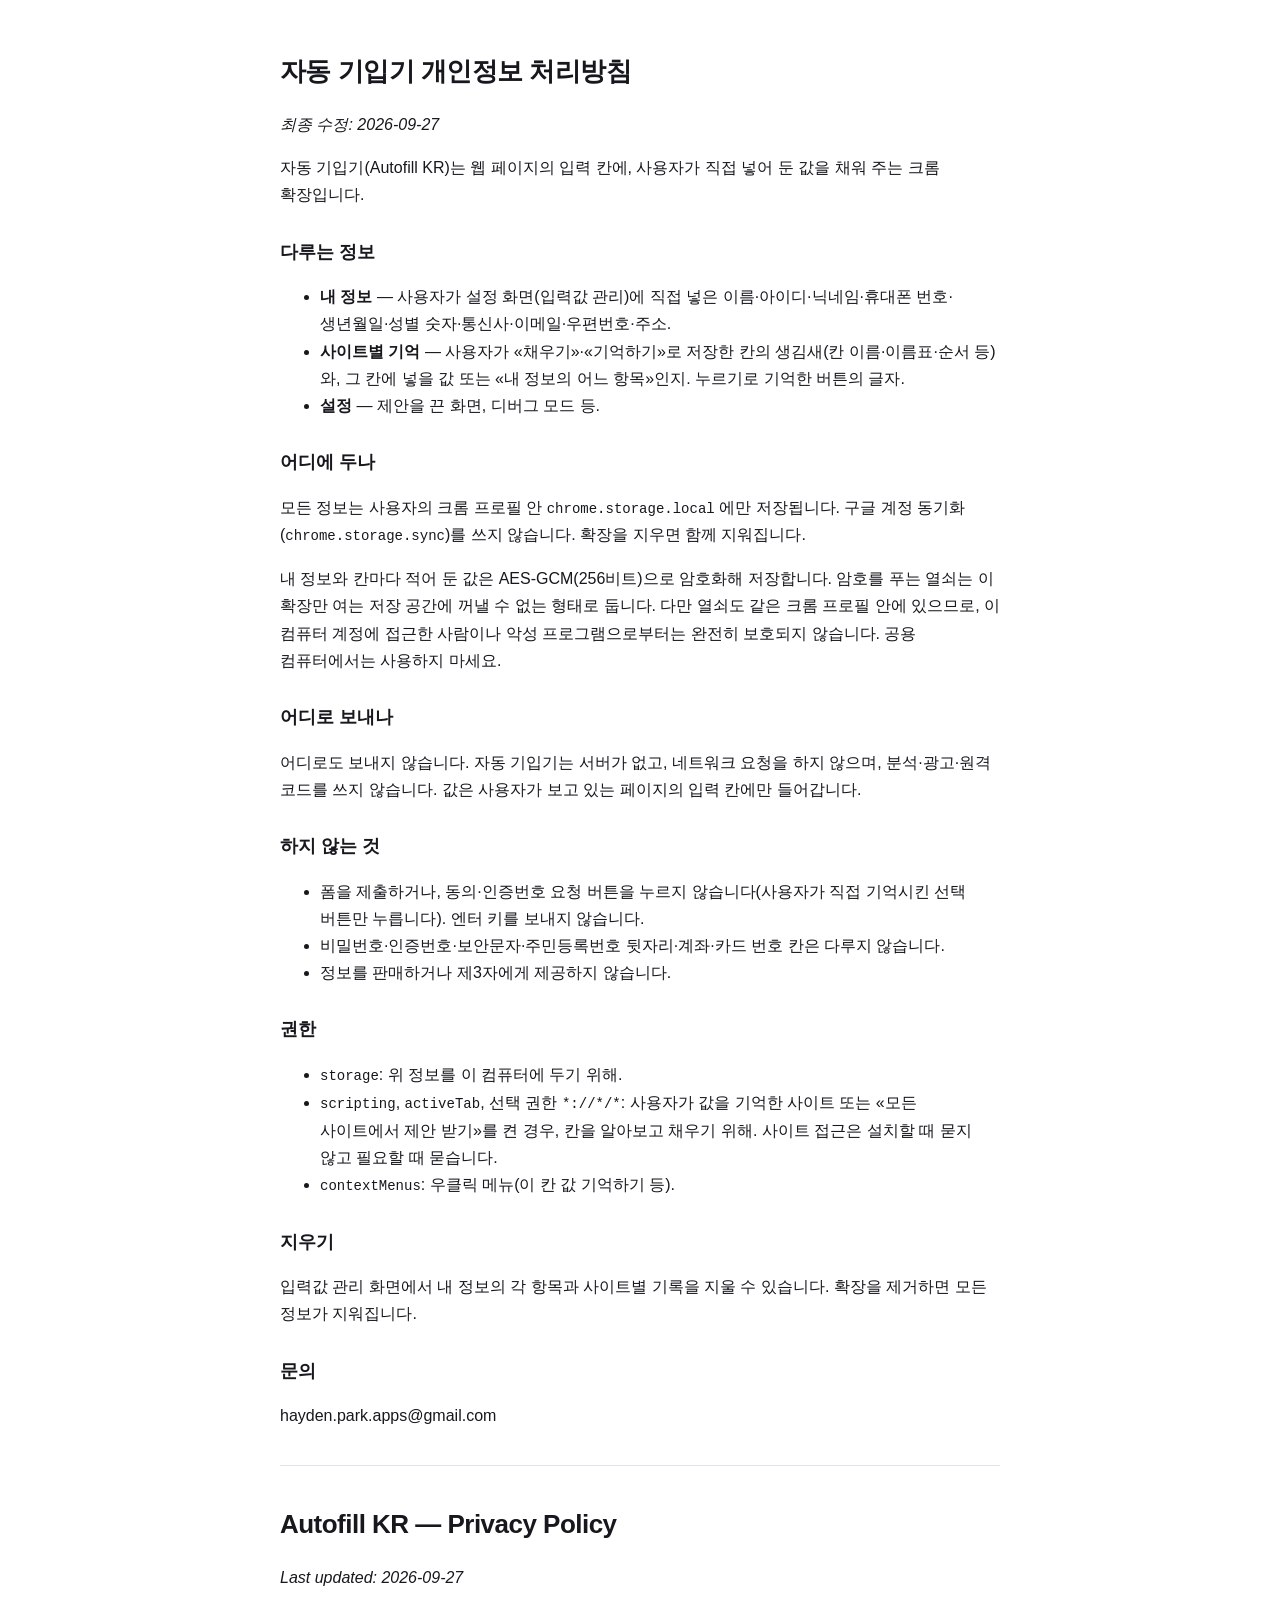
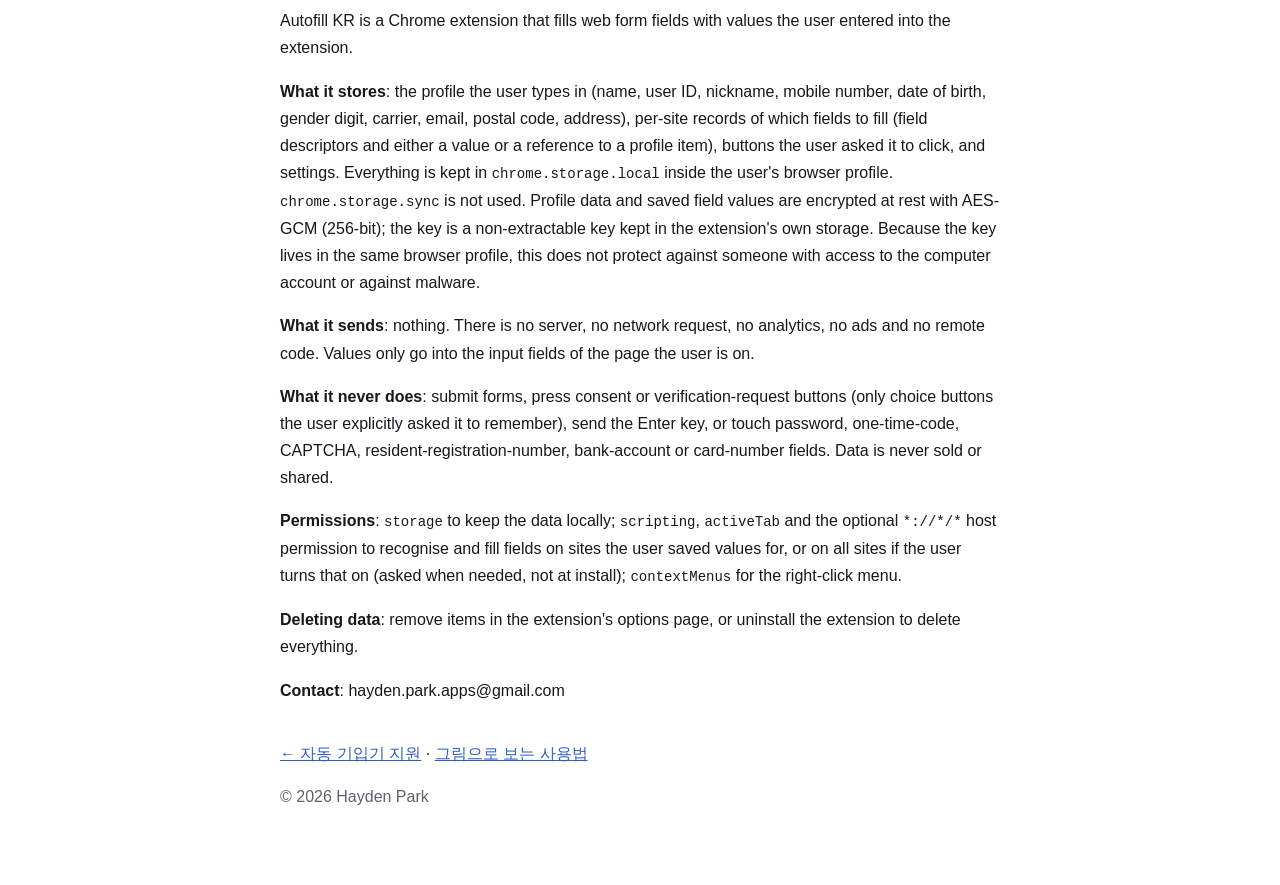
==== privacy.html @ c06e1639 "자동 기입기 지원 페이지 — 소개·자주 묻는 것·그림으로 보는 사용법·개인정보 처리방침·문의 확장 소스는 이 저장소에 없습니다.  Co-Authored-By: Claude Opus" ====
<!doctype html>
<html lang="ko">
<head>
<meta charset="utf-8">
<meta name="viewport" content="width=device-width, initial-scale=1">
<title>자동 기입기 개인정보 처리방침</title>
<link rel="icon" href="icon128.png">
<style>
  :root { color-scheme: light dark; --fg:#16181d; --muted:#5c626e; --bg:#ffffff; --line:#e0e3e9; --link:#2f5fbf; }
  @media (prefers-color-scheme: dark) { :root { --fg:#eceef2; --muted:#a0a6b2; --bg:#121418; --line:#2c313a; --link:#7aa2f7; } }
  body { margin:0; background:var(--bg); color:var(--fg); font:16px/1.7 -apple-system, BlinkMacSystemFont, "Apple SD Gothic Neo", "Malgun Gothic", sans-serif; }
  main { max-width:720px; margin:0 auto; padding:32px 16px 64px; }
  h1 { font-size:26px; letter-spacing:-0.02em; } h2 { font-size:18px; margin-top:28px; }
  p, li { word-break: keep-all; } a { color:var(--link); } hr { border:0; border-top:1px solid var(--line); margin:36px 0; }
  code { font-size:14px; }
</style>
</head>
<body>
<main>
<h1>자동 기입기 개인정보 처리방침</h1>
<p><i>최종 수정: 2026-09-27</i></p>
<p>자동 기입기(Autofill KR)는 웹 페이지의 입력 칸에, 사용자가 직접 넣어 둔 값을 채워 주는 크롬 확장입니다.</p>
<h2>다루는 정보</h2>
<ul><li><b>내 정보</b> — 사용자가 설정 화면(입력값 관리)에 직접 넣은 이름·아이디·닉네임·휴대폰 번호·생년월일·성별 숫자·통신사·이메일·우편번호·주소.</li><li><b>사이트별 기억</b> — 사용자가 «채우기»·«기억하기»로 저장한 칸의 생김새(칸 이름·이름표·순서 등)와, 그 칸에 넣을 값 또는 «내 정보의 어느 항목»인지. 누르기로 기억한 버튼의 글자.</li><li><b>설정</b> — 제안을 끈 화면, 디버그 모드 등.</li></ul>
<h2>어디에 두나</h2>
<p>모든 정보는 사용자의 크롬 프로필 안 <code>chrome.storage.local</code> 에만 저장됩니다. 구글 계정 동기화(<code>chrome.storage.sync</code>)를 쓰지 않습니다. 확장을 지우면 함께 지워집니다.</p>
<p>내 정보와 칸마다 적어 둔 값은 AES-GCM(256비트)으로 암호화해 저장합니다. 암호를 푸는 열쇠는 이 확장만 여는 저장 공간에 꺼낼 수 없는 형태로 둡니다. 다만 열쇠도 같은 크롬 프로필 안에 있으므로, 이 컴퓨터 계정에 접근한 사람이나 악성 프로그램으로부터는 완전히 보호되지 않습니다. 공용 컴퓨터에서는 사용하지 마세요.</p>
<h2>어디로 보내나</h2>
<p>어디로도 보내지 않습니다. 자동 기입기는 서버가 없고, 네트워크 요청을 하지 않으며, 분석·광고·원격 코드를 쓰지 않습니다. 값은 사용자가 보고 있는 페이지의 입력 칸에만 들어갑니다.</p>
<h2>하지 않는 것</h2>
<ul><li>폼을 제출하거나, 동의·인증번호 요청 버튼을 누르지 않습니다(사용자가 직접 기억시킨 선택 버튼만 누릅니다). 엔터 키를 보내지 않습니다.</li><li>비밀번호·인증번호·보안문자·주민등록번호 뒷자리·계좌·카드 번호 칸은 다루지 않습니다.</li><li>정보를 판매하거나 제3자에게 제공하지 않습니다.</li></ul>
<h2>권한</h2>
<ul><li><code>storage</code>: 위 정보를 이 컴퓨터에 두기 위해.</li><li><code>scripting</code>, <code>activeTab</code>, 선택 권한 <code>*://*/*</code>: 사용자가 값을 기억한 사이트 또는 «모든 사이트에서 제안 받기»를 켠 경우, 칸을 알아보고 채우기 위해. 사이트 접근은 설치할 때 묻지 않고 필요할 때 묻습니다.</li><li><code>contextMenus</code>: 우클릭 메뉴(이 칸 값 기억하기 등).</li></ul>
<h2>지우기</h2>
<p>입력값 관리 화면에서 내 정보의 각 항목과 사이트별 기록을 지울 수 있습니다. 확장을 제거하면 모든 정보가 지워집니다.</p>
<h2>문의</h2>
<p>hayden.park.apps@gmail.com</p>
<hr>
<h1>Autofill KR — Privacy Policy</h1>
<p><i>Last updated: 2026-09-27</i></p>
<p>Autofill KR is a Chrome extension that fills web form fields with values the user entered into the extension.</p>
<p><b>What it stores</b>: the profile the user types in (name, user ID, nickname, mobile number, date of birth, gender digit, carrier, email, postal code, address), per-site records of which fields to fill (field descriptors and either a value or a reference to a profile item), buttons the user asked it to click, and settings. Everything is kept in <code>chrome.storage.local</code> inside the user&#x27;s browser profile. <code>chrome.storage.sync</code> is not used. Profile data and saved field values are encrypted at rest with AES-GCM (256-bit); the key is a non-extractable key kept in the extension&#x27;s own storage. Because the key lives in the same browser profile, this does not protect against someone with access to the computer account or against malware.</p>
<p><b>What it sends</b>: nothing. There is no server, no network request, no analytics, no ads and no remote code. Values only go into the input fields of the page the user is on.</p>
<p><b>What it never does</b>: submit forms, press consent or verification-request buttons (only choice buttons the user explicitly asked it to remember), send the Enter key, or touch password, one-time-code, CAPTCHA, resident-registration-number, bank-account or card-number fields. Data is never sold or shared.</p>
<p><b>Permissions</b>: <code>storage</code> to keep the data locally; <code>scripting</code>, <code>activeTab</code> and the optional <code>*://*/*</code> host permission to recognise and fill fields on sites the user saved values for, or on all sites if the user turns that on (asked when needed, not at install); <code>contextMenus</code> for the right-click menu.</p>
<p><b>Deleting data</b>: remove items in the extension&#x27;s options page, or uninstall the extension to delete everything.</p>
<p><b>Contact</b>: hayden.park.apps@gmail.com</p>
<p style="margin-top:36px"><a href="index.html">← 자동 기입기 지원</a> · <a href="guide.html">그림으로 보는 사용법</a></p>
<p style="color:var(--muted)">© 2026 Hayden Park</p>
</main>
</body>
</html>
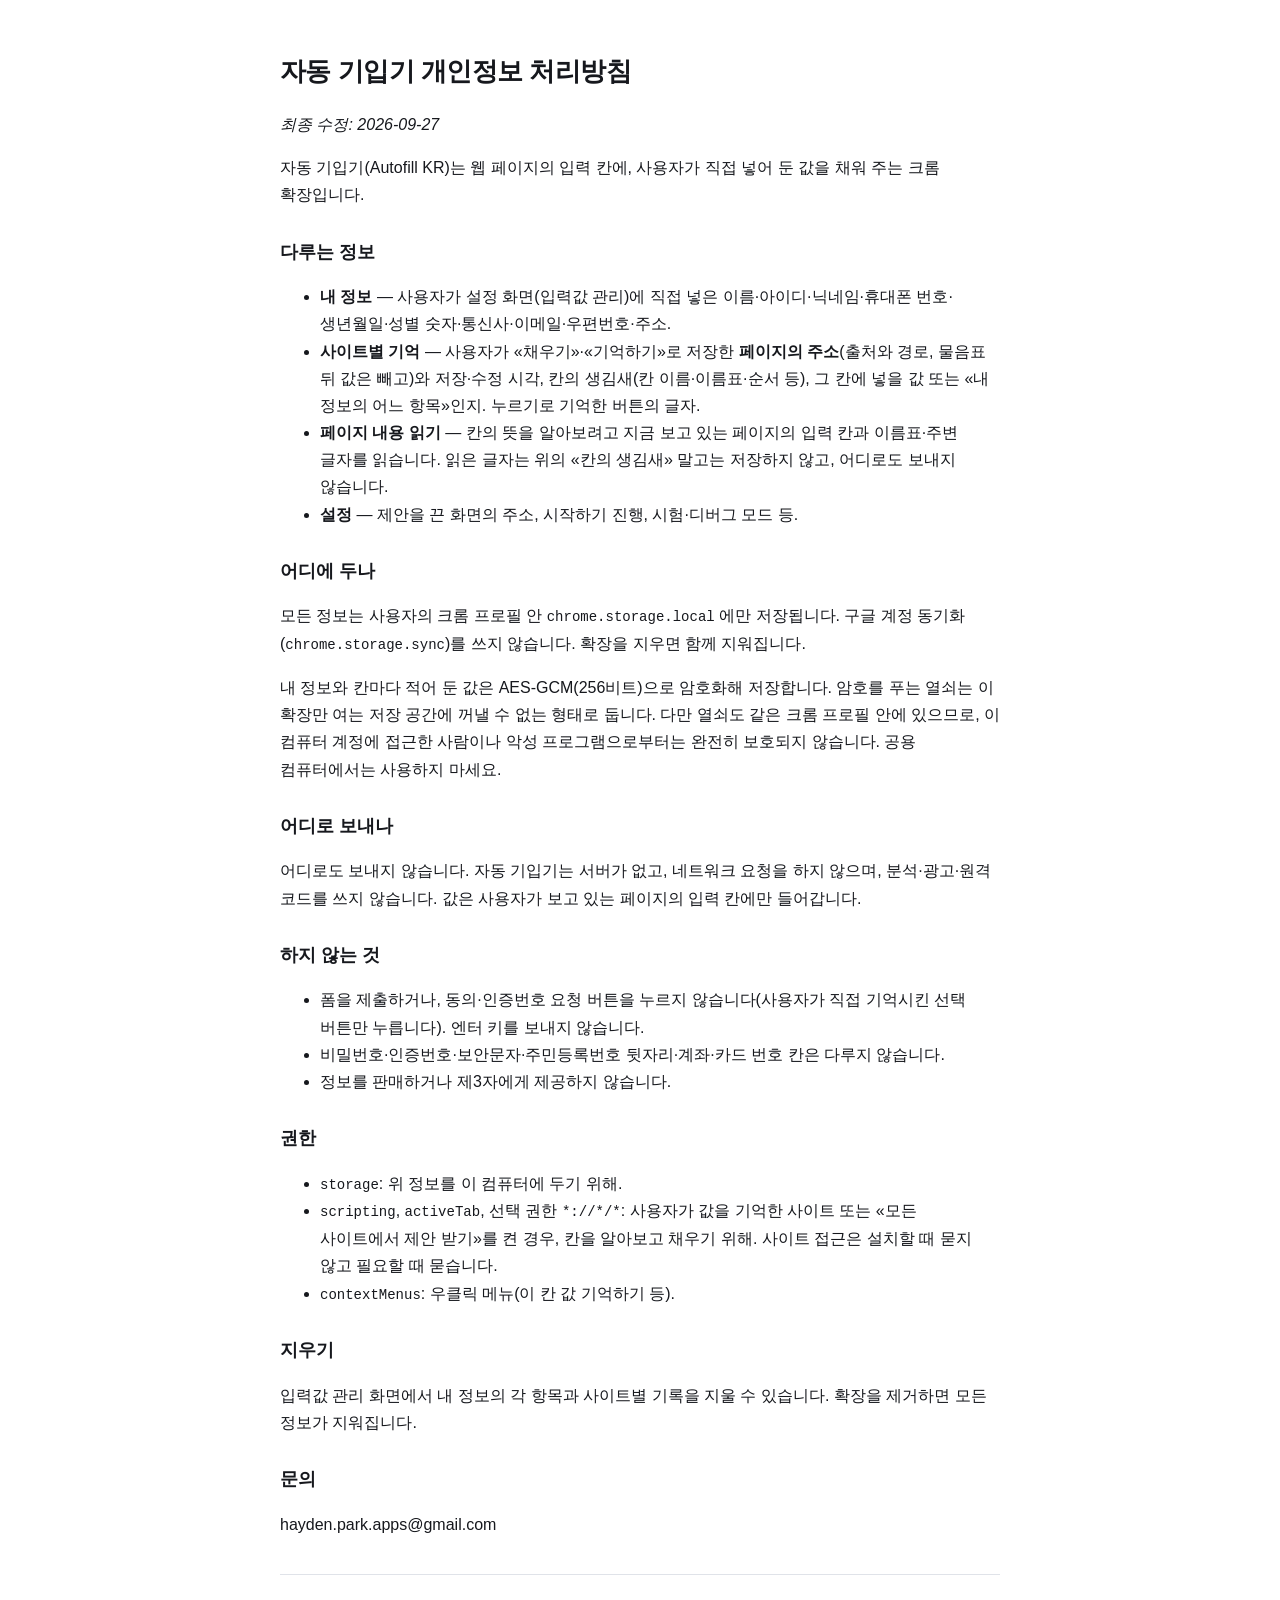
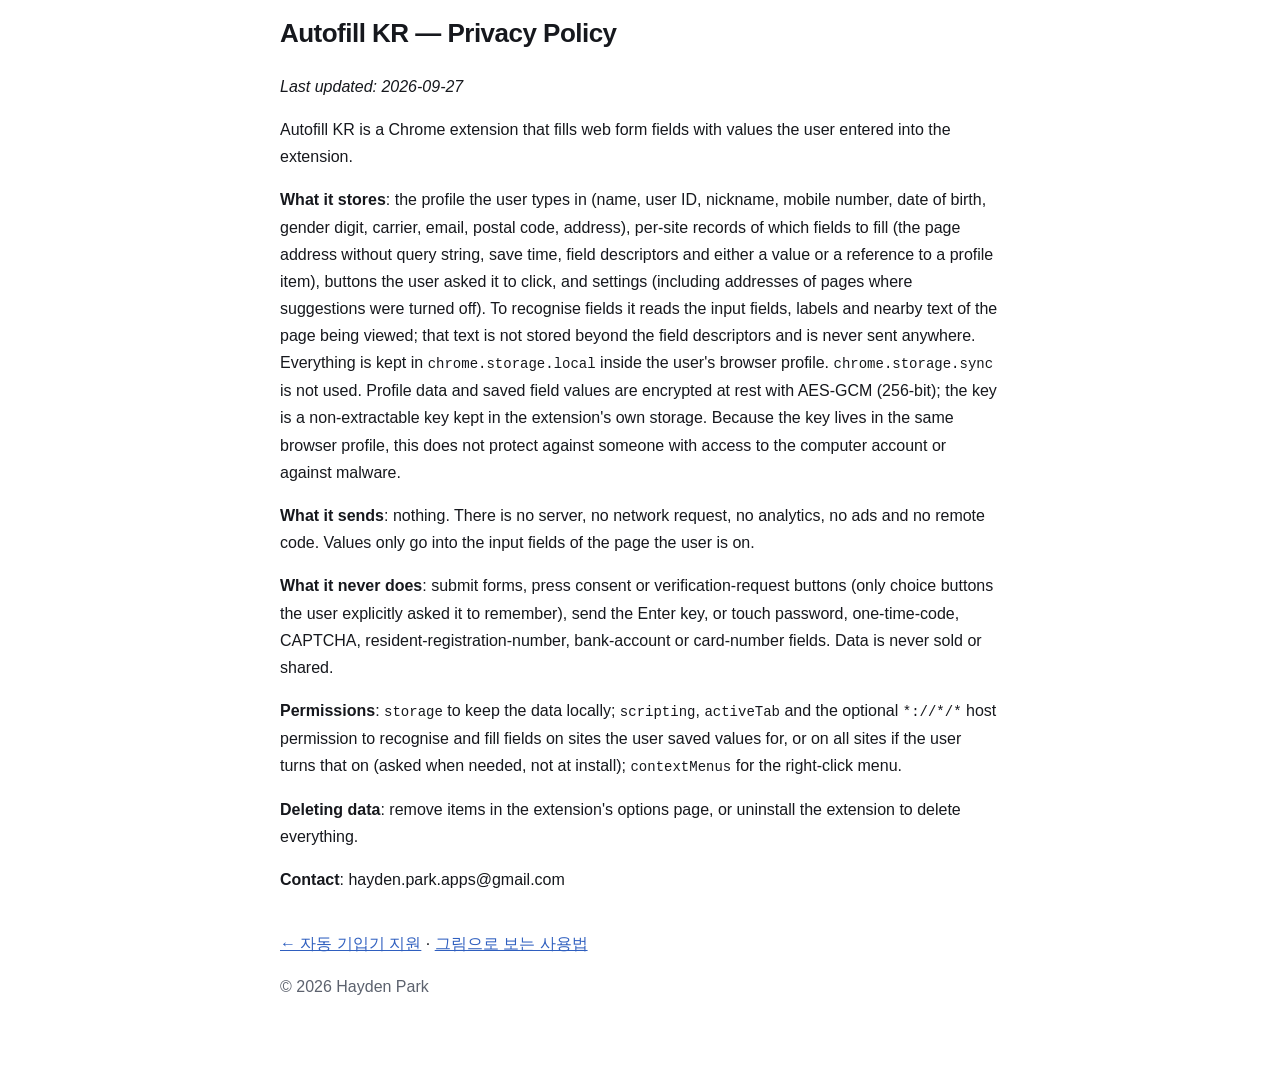
==== commit 1f583494: "처리방침: 페이지 주소 저장과 페이지 글자 읽기를 분명히(스토어 데이터 사용 공개와 맞춤) Co-Authored-By: Claude Opus 5.5 <noreply@anthropi" ====
--- a/privacy.html
+++ b/privacy.html
@@ -21,7 +21,7 @@
 <p><i>최종 수정: 2026-09-27</i></p>
 <p>자동 기입기(Autofill KR)는 웹 페이지의 입력 칸에, 사용자가 직접 넣어 둔 값을 채워 주는 크롬 확장입니다.</p>
 <h2>다루는 정보</h2>
-<ul><li><b>내 정보</b> — 사용자가 설정 화면(입력값 관리)에 직접 넣은 이름·아이디·닉네임·휴대폰 번호·생년월일·성별 숫자·통신사·이메일·우편번호·주소.</li><li><b>사이트별 기억</b> — 사용자가 «채우기»·«기억하기»로 저장한 칸의 생김새(칸 이름·이름표·순서 등)와, 그 칸에 넣을 값 또는 «내 정보의 어느 항목»인지. 누르기로 기억한 버튼의 글자.</li><li><b>설정</b> — 제안을 끈 화면, 디버그 모드 등.</li></ul>
+<ul><li><b>내 정보</b> — 사용자가 설정 화면(입력값 관리)에 직접 넣은 이름·아이디·닉네임·휴대폰 번호·생년월일·성별 숫자·통신사·이메일·우편번호·주소.</li><li><b>사이트별 기억</b> — 사용자가 «채우기»·«기억하기»로 저장한 <b>페이지의 주소</b>(출처와 경로, 물음표 뒤 값은 빼고)와 저장·수정 시각, 칸의 생김새(칸 이름·이름표·순서 등), 그 칸에 넣을 값 또는 «내 정보의 어느 항목»인지. 누르기로 기억한 버튼의 글자.</li><li><b>페이지 내용 읽기</b> — 칸의 뜻을 알아보려고 지금 보고 있는 페이지의 입력 칸과 이름표·주변 글자를 읽습니다. 읽은 글자는 위의 «칸의 생김새» 말고는 저장하지 않고, 어디로도 보내지 않습니다.</li><li><b>설정</b> — 제안을 끈 화면의 주소, 시작하기 진행, 시험·디버그 모드 등.</li></ul>
 <h2>어디에 두나</h2>
 <p>모든 정보는 사용자의 크롬 프로필 안 <code>chrome.storage.local</code> 에만 저장됩니다. 구글 계정 동기화(<code>chrome.storage.sync</code>)를 쓰지 않습니다. 확장을 지우면 함께 지워집니다.</p>
 <p>내 정보와 칸마다 적어 둔 값은 AES-GCM(256비트)으로 암호화해 저장합니다. 암호를 푸는 열쇠는 이 확장만 여는 저장 공간에 꺼낼 수 없는 형태로 둡니다. 다만 열쇠도 같은 크롬 프로필 안에 있으므로, 이 컴퓨터 계정에 접근한 사람이나 악성 프로그램으로부터는 완전히 보호되지 않습니다. 공용 컴퓨터에서는 사용하지 마세요.</p>
@@ -39,7 +39,7 @@
 <h1>Autofill KR — Privacy Policy</h1>
 <p><i>Last updated: 2026-09-27</i></p>
 <p>Autofill KR is a Chrome extension that fills web form fields with values the user entered into the extension.</p>
-<p><b>What it stores</b>: the profile the user types in (name, user ID, nickname, mobile number, date of birth, gender digit, carrier, email, postal code, address), per-site records of which fields to fill (field descriptors and either a value or a reference to a profile item), buttons the user asked it to click, and settings. Everything is kept in <code>chrome.storage.local</code> inside the user&#x27;s browser profile. <code>chrome.storage.sync</code> is not used. Profile data and saved field values are encrypted at rest with AES-GCM (256-bit); the key is a non-extractable key kept in the extension&#x27;s own storage. Because the key lives in the same browser profile, this does not protect against someone with access to the computer account or against malware.</p>
+<p><b>What it stores</b>: the profile the user types in (name, user ID, nickname, mobile number, date of birth, gender digit, carrier, email, postal code, address), per-site records of which fields to fill (the page address without query string, save time, field descriptors and either a value or a reference to a profile item), buttons the user asked it to click, and settings (including addresses of pages where suggestions were turned off). To recognise fields it reads the input fields, labels and nearby text of the page being viewed; that text is not stored beyond the field descriptors and is never sent anywhere. Everything is kept in <code>chrome.storage.local</code> inside the user&#x27;s browser profile. <code>chrome.storage.sync</code> is not used. Profile data and saved field values are encrypted at rest with AES-GCM (256-bit); the key is a non-extractable key kept in the extension&#x27;s own storage. Because the key lives in the same browser profile, this does not protect against someone with access to the computer account or against malware.</p>
 <p><b>What it sends</b>: nothing. There is no server, no network request, no analytics, no ads and no remote code. Values only go into the input fields of the page the user is on.</p>
 <p><b>What it never does</b>: submit forms, press consent or verification-request buttons (only choice buttons the user explicitly asked it to remember), send the Enter key, or touch password, one-time-code, CAPTCHA, resident-registration-number, bank-account or card-number fields. Data is never sold or shared.</p>
 <p><b>Permissions</b>: <code>storage</code> to keep the data locally; <code>scripting</code>, <code>activeTab</code> and the optional <code>*://*/*</code> host permission to recognise and fill fields on sites the user saved values for, or on all sites if the user turns that on (asked when needed, not at install); <code>contextMenus</code> for the right-click menu.</p>
